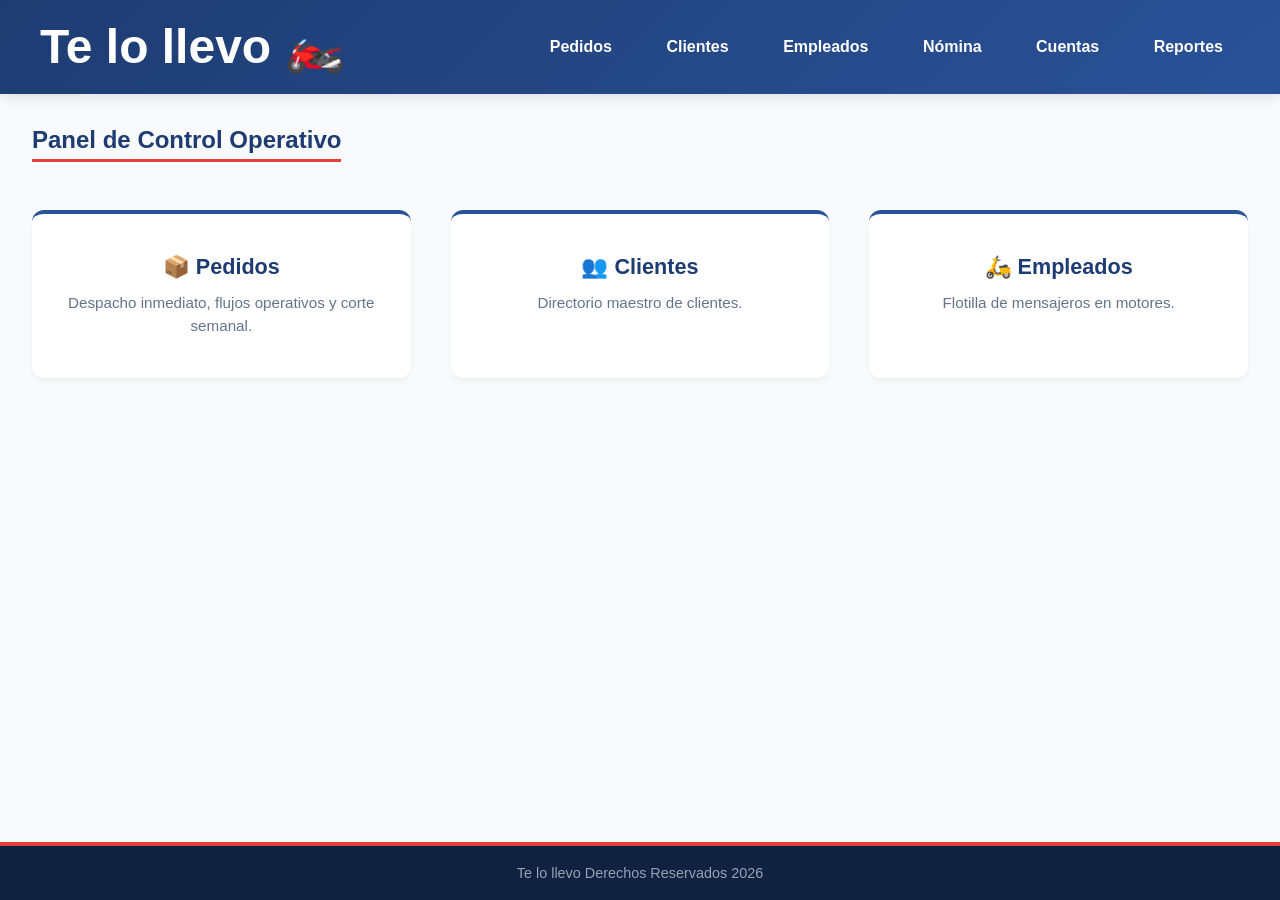
==== index.html @ 3414bb91 "Add files via upload New files" ====
<!DOCTYPE html>
<html lang="es">
<head>
    <meta charset="UTF-8">
    <meta name="viewport" content="width=device-width, initial-scale=1.0">
    <title>Te lo llevo V2 - Panel Central</title>
    <link rel="stylesheet" href="styles.css">
</head>
<body>
    <header class="main-header">
        <div class="logo"><a href="index.html"><h1>Te lo llevo 🏍️</h1></a></div>
        <nav class="nav-menu">
            <a href="pedidos.html">Pedidos</a>
            <a href="clientes.html">Clientes</a>
            <a href="empleados.html">Empleados</a>
            <a href="#" class="protected-link" data-url="nomina.html">Nómina</a>
            <a href="#" class="protected-link" data-url="cuentas.html">Cuentas</a>
            <a href="#" class="protected-link" data-url="reportes.html">Reportes</a>
        </nav>
    </header>

    <main class="dashboard-container">
        <h2 class="page-title">Panel de Control Operativo</h2>
        <section class="cards-grid">
            <a href="pedidos.html" class="card"><h3>📦 Pedidos</h3><p>Despacho inmediato, flujos operativos y corte semanal.</p></a>
            <a href="clientes.html" class="card"><h3>👥 Clientes</h3><p>Directorio maestro de clientes.</p></a>
            <a href="empleados.html" class="card"><h3>🛵 Empleados</h3><p>Flotilla de mensajeros en motores.</p></a>
        
    </main>

    <div id="passwordModal" class="modal">
        <div class="modal-content">
            <h3>Acceso Restringido</h3>
            <p>Introduce la contraseña de seguridad:</p>
            <input type="password" id="passwordInput" class="form-control" style="margin: 1rem 0;">
            <button id="submitPasswordBtn" class="btn-primary">Verificar Cuenta</button>
            <p id="errorMsg" class="error-msg" style="color:red; margin-top:0.5rem;"></p>
        </div>
    </div>

    <footer><p>Te lo llevo Derechos Reservados 2026</p></footer>

    <script>
        document.addEventListener('DOMContentLoaded', () => {
            const links = document.querySelectorAll('.protected-link');
            const modal = document.getElementById('passwordModal');
            const input = document.getElementById('passwordInput');
            const btn = document.getElementById('submitPasswordBtn');
            const error = document.getElementById('errorMsg');
            let pendingUrl = "";

            links.forEach(l => {
                l.addEventListener('click', (e) => {
                    e.preventDefault();
                    pendingUrl = l.getAttribute('data-url');
                    input.value = ""; error.textContent = "";
                    modal.style.display = 'flex';
                    input.focus();
                });
            });

            btn.addEventListener('click', () => {
                if(input.value === "te_lo_llevo_2026") {
                    window.location.href = pendingUrl;
                } else {
                    error.textContent = "Contraseña incorrecta corporativa.";
                }
            });
            window.onclick = (e) => { if(e.target === modal) modal.style.display = 'none'; }
        });
    </script>
</body>
</html>
---- styles.css ----
/* ==========================================================================
   VARIABLES Y ESTILOS CORPORATIVOS - TE LO LLEVO V2 (CORREGIDO)
   ========================================================================== */
:root {
    --blue-gradient: linear-gradient(135deg, #1e3c72 0%, #2a5298 100%);
    --dark-blue: #112240;
    --accent-red: #e53e3e;
    --accent-red-hover: #c53030;
    --bg-white: #f8fafc;
    --card-white: #ffffff;
    --text-dark: #1e293b;
    --text-light: #ffffff;
    --text-muted: #64748b;
    --border-color: #cbd5e1;
    --success-green: #10b981;
    --warning-amber: #f59e0b;
}

/* Reset de estilos */
* {
    margin: 0;
    padding: 0;
    box-sizing: border-box;
    font-family: 'Segoe UI', Roboto, Arial, sans-serif;
}

body {
    background-color: var(--bg-white);
    color: var(--text-dark);
    display: flex;
    flex-direction: column;
    min-height: 100vh;
}

/* ==========================================================================
   ENCABEZADO (HEADER)
   ========================================================================== */
.main-header {
    background: var(--blue-gradient);
    color: var(--text-light);
    display: flex;
    justify-content: space-between;
    align-items: center;
    padding: 1.2rem 2.5rem;
    box-shadow: 0 4px 12px rgba(0, 0, 0, 0.1);
}

.logo a {
    color: var(--text-light);
    text-decoration: none;
    font-size: 1.5rem;
    font-weight: bold;
}

.nav-menu a {
    color: var(--text-light);
    text-decoration: none;
    margin-left: 1rem;
    font-weight: 600;
    padding: 0.5rem 1rem;
    border-radius: 6px;
    transition: all 0.3s;
    border: 1px solid transparent;
}

.nav-menu a:hover, .nav-menu a.active {
    background-color: rgba(255, 255, 255, 0.15);
    border-color: var(--accent-red);
}

/* ==========================================================================
   CONTENEDOR GENERAL DEL DASHBOARD
   ========================================================================== */
.dashboard-container {
    flex: 1;
    padding: 2rem;
    max-width: 1400px;
    width: 100%;
    margin: 0 auto;
}

.page-title {
    color: #1e3c72;
    margin-bottom: 1.5rem;
    border-bottom: 3px solid var(--accent-red);
    padding-bottom: 0.3rem;
    display: inline-block;
}

/* ==========================================================================
   ¡SOLUCIÓN CRÍTICA! REJILLA Y TARJETAS DEL INDEX (DASHBOARD)
   ========================================================================== */
.cards-grid {
    display: grid;
    grid-template-columns: repeat(auto-fit, minmax(280px, 1fr));
    gap: 2.5rem;
    margin-top: 1.5rem;
    width: 100%;
}

.card {
    background: var(--card-white);
    border-radius: 12px;
    padding: 2.5rem 2rem;
    text-align: center;
    text-decoration: none;
    color: var(--text-dark);
    box-shadow: 0 4px 6px -1px rgba(0, 0, 0, 0.05);
    transition: transform 0.3s cubic-bezier(0.25, 0.8, 0.25, 1), box-shadow 0.3s ease;
    border-top: 4px solid #2a5298;
    display: block; /* Obliga al enlace '<a>' a actuar como bloque contenedor */
}

.card:hover {
    transform: translateY(-6px);
    box-shadow: 0 20px 25px -5px rgba(0, 0, 0, 0.1);
    border-top-color: var(--accent-red);
}

.card h3 {
    font-size: 1.35rem;
    color: #1e3c72;
    margin-bottom: 0.75rem;
}

.card p {
    color: var(--text-muted);
    font-size: 0.95rem;
    line-height: 1.5;
}

/* ==========================================================================
   LAYOUTS FORMULARIOS Y TABLAS FORM-SPLIT
   ========================================================================== */
.content-layout {
    display: flex;
    flex-direction: column;
    gap: 2rem;
}

@media (min-width: 992px) {
    .content-layout {
        flex-direction: row;
        align-items: flex-start;
    }
    .form-container { flex: 1; position: sticky; top: 20px; }
    .table-container { flex: 2; }
}

.form-card, .table-card {
    background: var(--card-white);
    padding: 2rem;
    border-radius: 12px;
    box-shadow: 0 4px 10px rgba(0,0,0,0.05);
    margin-bottom: 1.5rem;
}

.form-group {
    margin-bottom: 1.25rem;
}

.form-group label {
    display: block;
    margin-bottom: 0.5rem;
    font-weight: 600;
    font-size: 0.9rem;
}

.form-control {
    width: 100%;
    padding: 0.75rem;
    border: 2px solid var(--border-color);
    border-radius: 6px;
    outline: none;
    background-color: #fff;
}

.form-control:focus { border-color: #2a5298; }

/* Tablas de Datos */
.data-table {
    width: 100%;
    border-collapse: collapse;
    text-align: left;
    margin-top: 1rem;
}

.data-table th {
    background-color: #f1f5f9;
    color: #1e3c72;
    padding: 0.75rem 1rem;
    border-bottom: 2px solid var(--border-color);
}

.data-table td {
    padding: 0.75rem 1rem;
    border-bottom: 1px solid #e2e8f0;
}

/* ==========================================================================
   BOTONES Y CONEXIONES
   ========================================================================== */
.btn-primary {
    background: var(--blue-gradient);
    color: white;
    border: none;
    padding: 0.8rem 1.5rem;
    border-radius: 6px;
    font-weight: 600;
    cursor: pointer;
    width: 100%;
    transition: background 0.2s;
}

.btn-primary:hover { background: #1e3c72; }

.btn-corte {
    background: linear-gradient(135deg, #e53e3e 0%, #b83232 100%);
    color: white;
    border: none;
    padding: 0.8rem 1.5rem;
    border-radius: 6px;
    font-weight: bold;
    cursor: pointer;
    margin-bottom: 1.5rem;
    box-shadow: 0 4px 6px rgba(0,0,0,0.1);
    transition: background 0.2s;
}

.btn-corte:hover { background: #c53030; }

.action-btn {
    border: none;
    padding: 0.4rem 0.6rem;
    border-radius: 4px;
    cursor: pointer;
    font-weight: 600;
    font-size: 0.8rem;
}

.btn-edit { background-color: #e2e8f0; color: #334155; }
.btn-delete { background-color: #fee2e2; color: #ef4444; }
.btn-print { background-color: #d1fae5; color: #065f46; border: 1px solid #10b981; }

/* Badges */
.badge {
    padding: 0.25rem 0.5rem;
    border-radius: 50px;
    font-size: 0.75rem;
    font-weight: bold;
    text-transform: uppercase;
}
.badge-pendiente { background-color: #fef3c7; color: #d97706; }
.badge-entregado { background-color: #d1fae5; color: #059669; }

/* Modales */
.modal {
    display: none;
    position: fixed;
    z-index: 2000;
    left: 0; top: 0; width: 100%; height: 100%;
    background-color: rgba(17, 34, 64, 0.7);
    justify-content: center; align-items: center;
}
.modal-content {
    background-color: white; padding: 2rem; border-radius: 12px;
    width: 90%; max-width: 400px; text-align: center;
}

/* Bloques de Historial de Reportes Semanales */
.report-block {
    border: 2px solid #cbd5e1;
    border-radius: 8px;
    padding: 1.5rem;
    margin-bottom: 2rem;
    background-color: #fff;
}
.report-header-title {
    background-color: #1e3c72;
    color: white;
    padding: 0.5rem 1rem;
    border-radius: 4px;
    margin-bottom: 1rem;
    font-size: 1.1rem;
    font-weight: bold;
}

/* Pie de Página */
footer {
    background-color: var(--dark-blue);
    color: #94a3b8;
    text-align: center;
    padding: 1.2rem;
    font-size: 0.9rem;
    border-top: 4px solid var(--accent-red);
    margin-top: auto;
}

/* ==========================================================================
   SISTEMA DE IMPRESIÓN DE TICKETS TÉRMICOS DE 55MM
   ========================================================================== */
.ticket-print-hidden {
    display: none;
}

@media print {
    body * {
        visibility: hidden;
    }
    .ticket-print-area, .ticket-print-area * {
        visibility: visible;
    }
    .ticket-print-area {
        position: absolute;
        left: 0;
        top: 0;
        width: 55mm;
        font-family: 'Courier New', Courier, monospace;
        font-size: 10pt;
        line-height: 1.2;
        color: #000;
        background: #fff;
        padding: 2mm;
    }
    @page {
        size: 55mm auto;
        margin: 0;
    }
}
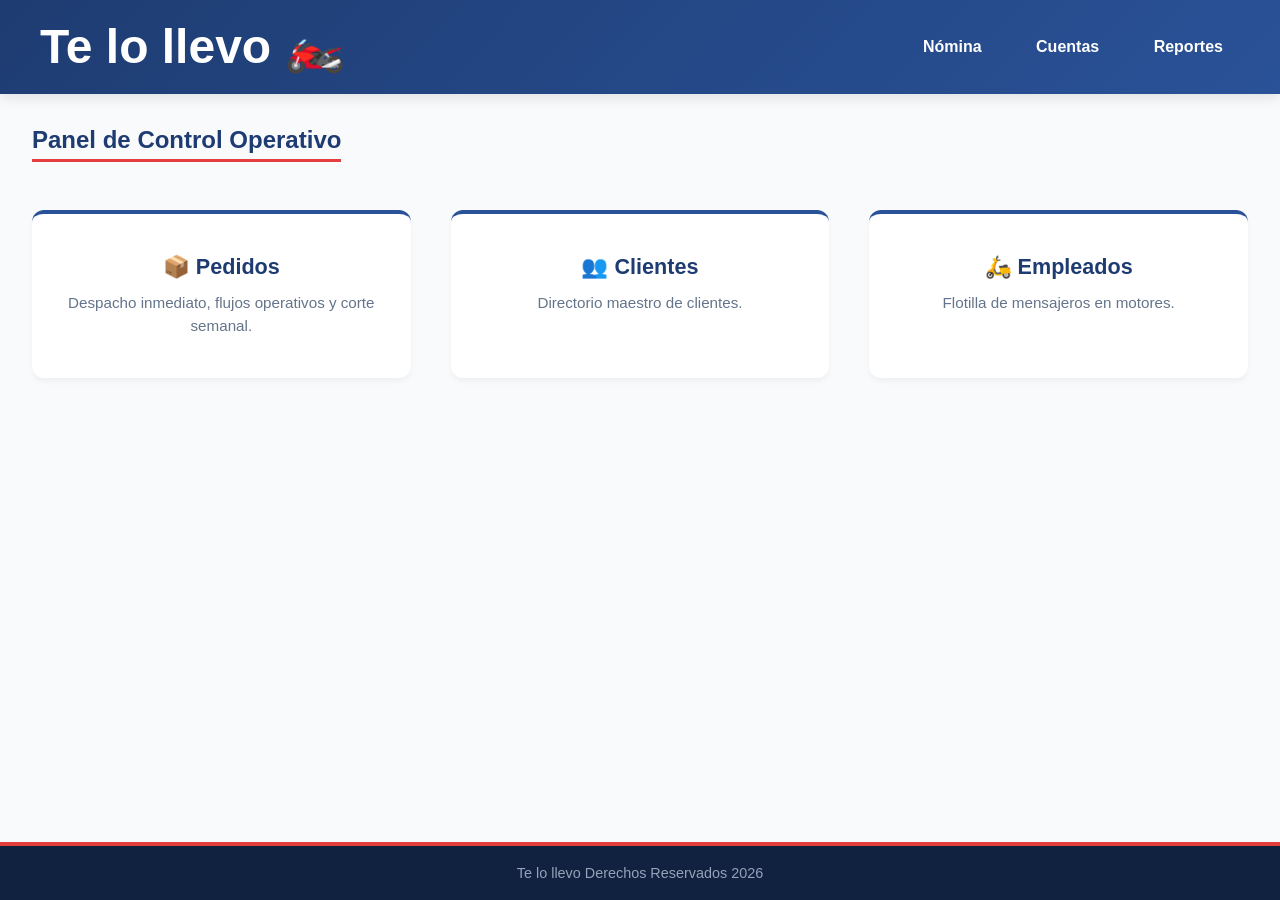
==== commit 8a2c7951: "done" ====
--- a/index.html
+++ b/index.html
@@ -10,9 +10,6 @@
     <header class="main-header">
         <div class="logo"><a href="index.html"><h1>Te lo llevo 🏍️</h1></a></div>
         <nav class="nav-menu">
-            <a href="pedidos.html">Pedidos</a>
-            <a href="clientes.html">Clientes</a>
-            <a href="empleados.html">Empleados</a>
             <a href="#" class="protected-link" data-url="nomina.html">Nómina</a>
             <a href="#" class="protected-link" data-url="cuentas.html">Cuentas</a>
             <a href="#" class="protected-link" data-url="reportes.html">Reportes</a>
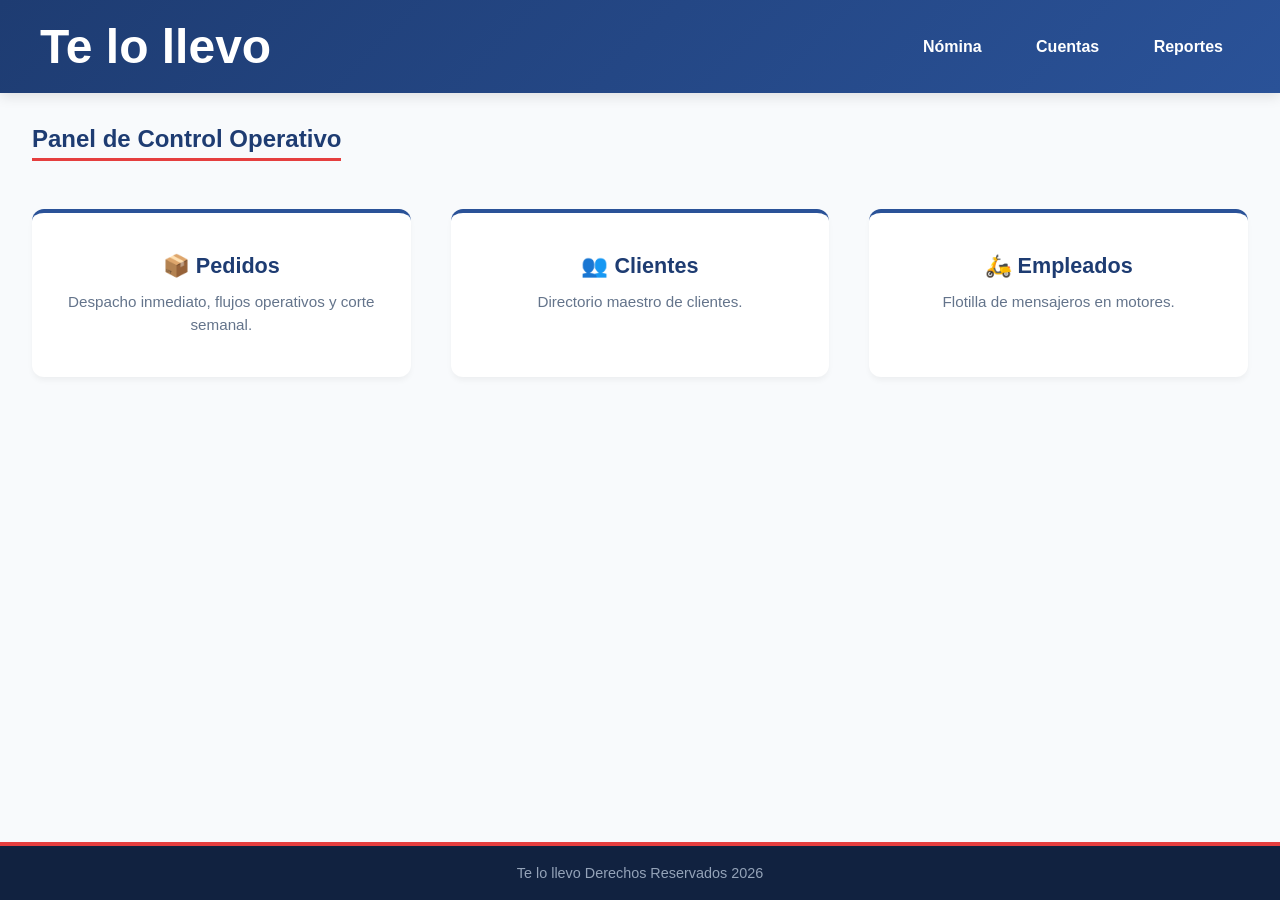
==== commit 481d4f37: "done" ====
--- a/index.html
+++ b/index.html
@@ -8,7 +8,7 @@
 </head>
 <body>
     <header class="main-header">
-        <div class="logo"><a href="index.html"><h1>Te lo llevo 🏍️</h1></a></div>
+        <div class="logo"><a href="index.html"><h1>Te lo llevo <logo class="png"></logo></h1></a></div>
         <nav class="nav-menu">
             <a href="#" class="protected-link" data-url="nomina.html">Nómina</a>
             <a href="#" class="protected-link" data-url="cuentas.html">Cuentas</a>
@@ -57,7 +57,7 @@
             });
 
             btn.addEventListener('click', () => {
-                if(input.value === "te_lo_llevo_2026") {
+                if(input.value === "Luismanuel2709") {
                     window.location.href = pendingUrl;
                 } else {
                     error.textContent = "Contraseña incorrecta corporativa.";
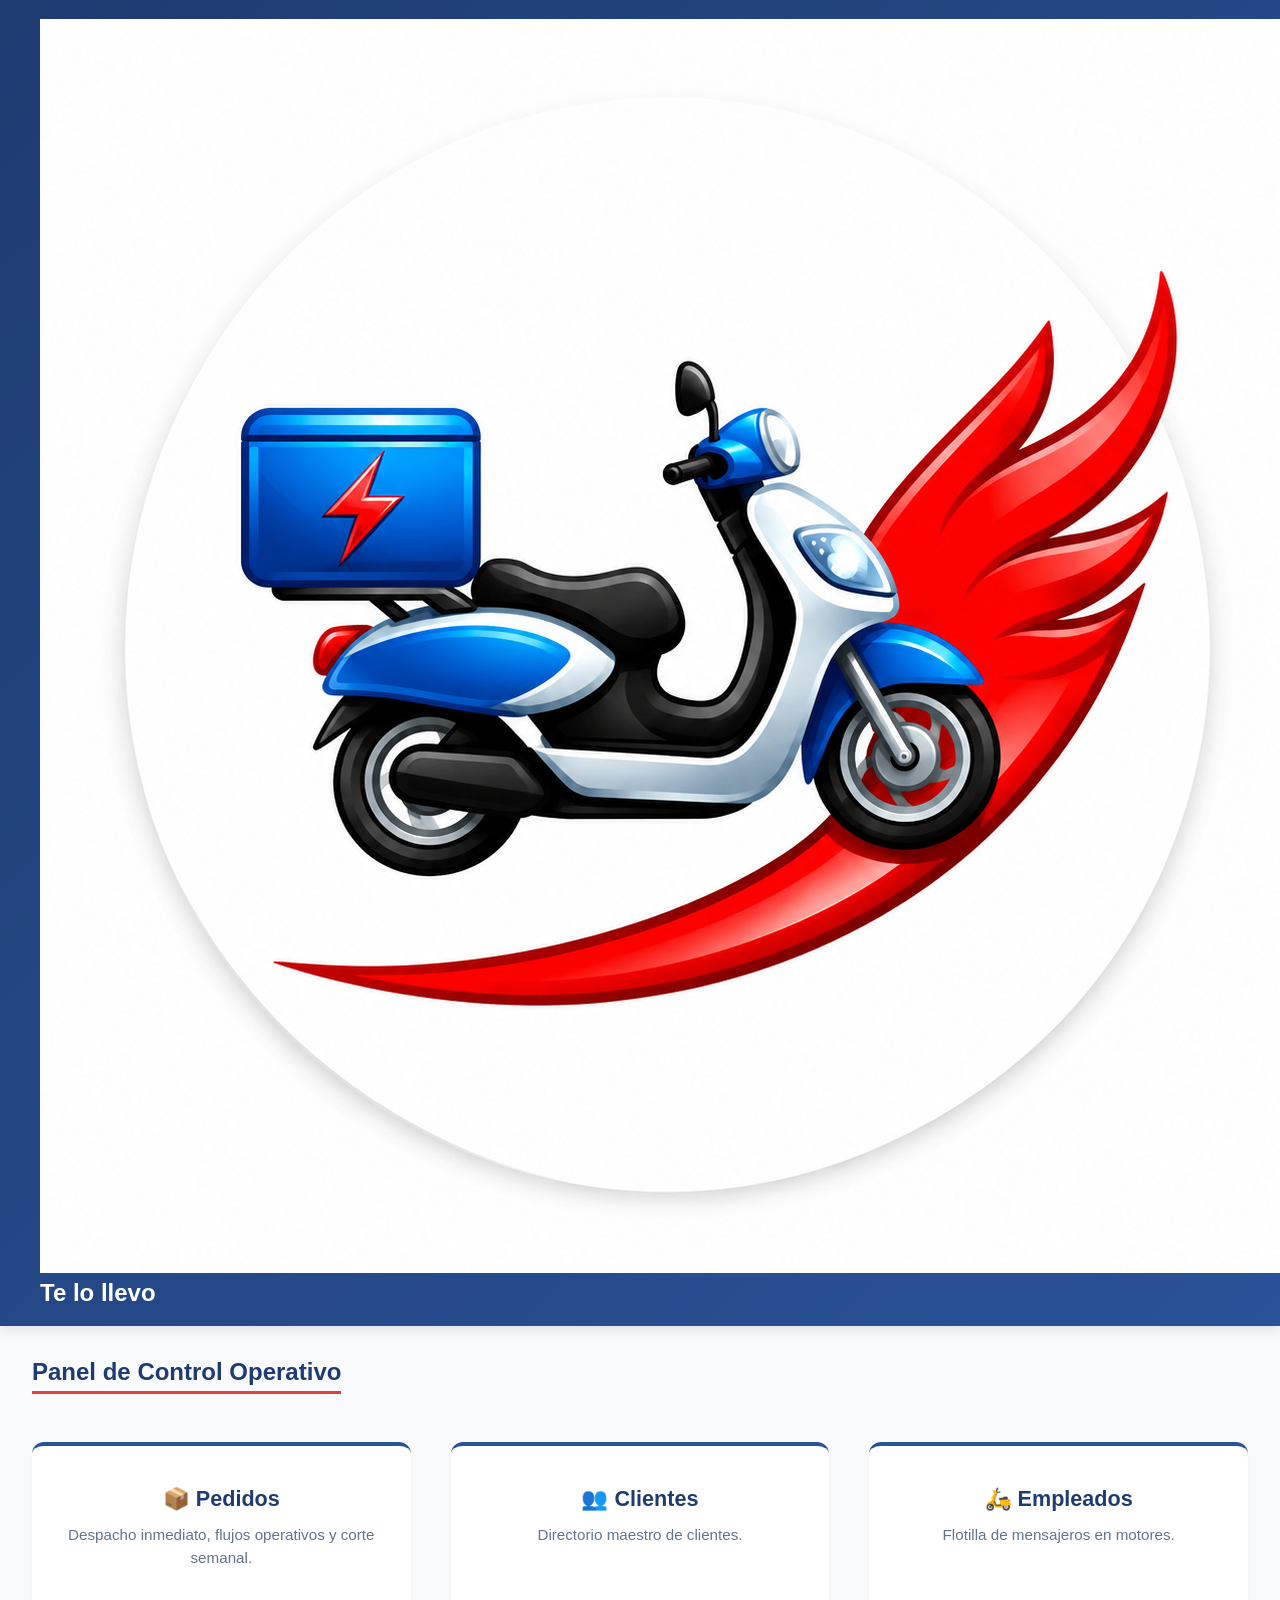
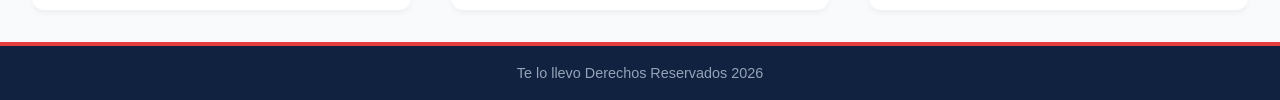
==== commit 02672fba: "done" ====
--- a/index.html
+++ b/index.html
@@ -2,13 +2,18 @@
 <html lang="es">
 <head>
     <meta charset="UTF-8">
-    <meta name="viewport" content="width=device-width, initial-scale=1.0">
+    <meta name="viewport" content="width=device-width, initial-scale=1.0"> 
     <title>Te lo llevo V2 - Panel Central</title>
     <link rel="stylesheet" href="styles.css">
 </head>
 <body>
     <header class="main-header">
-        <div class="logo"><a href="index.html"><h1>Te lo llevo <logo class="png"></logo></h1></a></div>
+       <div class="logo">
+    <a href="index.html">
+        <img src="logo.png" alt="Te lo llevo Logo" class="logo-img">
+        <span class="logo-text">Te lo llevo</span>
+    </a>
+</div>
         <nav class="nav-menu">
             <a href="#" class="protected-link" data-url="nomina.html">Nómina</a>
             <a href="#" class="protected-link" data-url="cuentas.html">Cuentas</a>
